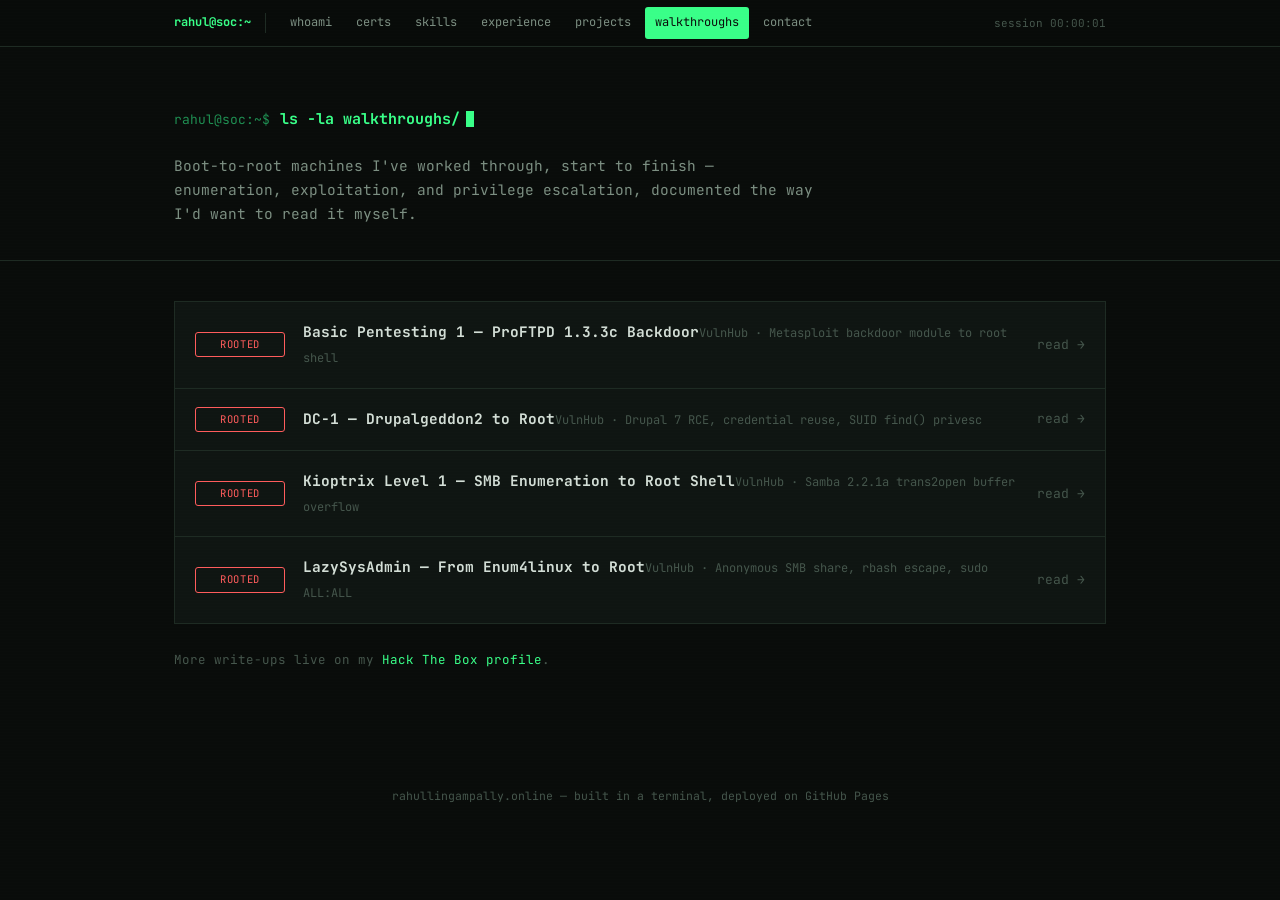
==== blog.html @ 5bee05ea "Add files via upload" ====
<!DOCTYPE html>
<html lang="en">
<head>
<meta charset="UTF-8">
<meta name="viewport" content="width=device-width, initial-scale=1.0">
<title>Walkthroughs — Rahul Lingampally</title>
<meta name="description" content="CTF and boot-to-root walkthroughs by Rahul Lingampally.">
<link rel="icon" href="data:image/svg+xml,<svg xmlns=%22http://www.w3.org/2000/svg%22 viewBox=%220 0 100 100%22><rect width=%22100%22 height=%22100%22 fill=%22%23090c0a%22/><text x=%2220%22 y=%2270%22 font-family=%22monospace%22 font-size=%2260%22 fill=%22%2339ff88%22>_</text></svg>">
<link rel="stylesheet" href="assets/style.css">
</head>
<body>

<nav class="tmux-bar">
  <div class="tmux-inner">
    <span class="tmux-session">rahul@soc:~</span>
    <a class="tmux-tab" href="index.html#hero">whoami</a>
    <a class="tmux-tab" href="index.html#certs">certs</a>
    <a class="tmux-tab" href="index.html#skills">skills</a>
    <a class="tmux-tab" href="index.html#experience">experience</a>
    <a class="tmux-tab" href="index.html#projects">projects</a>
    <a class="tmux-tab is-active" href="blog.html">walkthroughs</a>
    <a class="tmux-tab" href="index.html#contact">contact</a>
    <span class="tmux-status" data-uptime>session 00:00:00</span>
  </div>
</nav>

<section class="article-header" style="border-bottom:1px solid var(--border);">
  <div class="wrap">
    <div class="prompt"><span class="user">rahul@soc:~$</span><span class="cmd">ls -la walkthroughs/</span></div>
    <p class="hero-tagline" style="margin-top:6px;">Boot-to-root machines I've worked through, start to finish — enumeration, exploitation, and privilege escalation, documented the way I'd want to read it myself.</p>
  </div>
</section>

<section style="padding-top:40px;">
  <div class="wrap">
    <div class="wt-list">
      <a class="wt-row" href="walkthroughs/basic-pentesting-1.html">
        <span class="wt-status">ROOTED</span>
        <span class="wt-info"><span class="wt-title">Basic Pentesting 1 — ProFTPD 1.3.3c Backdoor</span><span class="wt-sub">VulnHub · Metasploit backdoor module to root shell</span></span>
        <span class="wt-arrow">read →</span>
      </a>
      <a class="wt-row" href="walkthroughs/dc-1.html">
        <span class="wt-status">ROOTED</span>
        <span class="wt-info"><span class="wt-title">DC-1 — Drupalgeddon2 to Root</span><span class="wt-sub">VulnHub · Drupal 7 RCE, credential reuse, SUID find() privesc</span></span>
        <span class="wt-arrow">read →</span>
      </a>
      <a class="wt-row" href="walkthroughs/kioptrix-1.html">
        <span class="wt-status">ROOTED</span>
        <span class="wt-info"><span class="wt-title">Kioptrix Level 1 — SMB Enumeration to Root Shell</span><span class="wt-sub">VulnHub · Samba 2.2.1a trans2open buffer overflow</span></span>
        <span class="wt-arrow">read →</span>
      </a>
      <a class="wt-row" href="walkthroughs/lazysysadmin.html">
        <span class="wt-status">ROOTED</span>
        <span class="wt-info"><span class="wt-title">LazySysAdmin — From Enum4linux to Root</span><span class="wt-sub">VulnHub · Anonymous SMB share, rbash escape, sudo ALL:ALL</span></span>
        <span class="wt-arrow">read →</span>
      </a>
    </div>
    <p style="margin-top:26px; font-size:12.5px; color:var(--text-faint);">More write-ups live on my <a href="https://profile.hackthebox.com/profile/019c4aa6-72b5-7012-af2a-16db14cd5bfb" target="_blank" rel="noopener">Hack The Box profile</a>.</p>
  </div>
</section>

<footer>
  rahullingampally.online — built in a terminal, deployed on GitHub Pages
</footer>

<script src="assets/script.js"></script>
</body>
</html>
---- assets/style.css ----
/* ==========================================================================
   rahullingampally.online — design tokens
   Terminal / SOC console aesthetic. Everything keys off a shell metaphor:
   sections are "commands", the nav is a tmux bar, the hero is a boot log.
   ========================================================================== */

@import url('https://fonts.googleapis.com/css2?family=JetBrains+Mono:ital,wght@0,100..800;1,100..800&display=swap');

:root {
  /* color */
  --bg: #090c0a;
  --bg-panel: #0f1512;
  --bg-panel-2: #131b17;
  --bg-raised: #17211b;
  --border: #1e2b23;
  --border-bright: #2c4234;

  --green: #39ff88;
  --green-dim: #1f8f52;
  --green-faint: rgba(57, 255, 136, 0.08);
  --amber: #ffb32e;
  --red: #ff5c5c;

  --text: #d3ded6;
  --text-dim: #7c8f82;
  --text-faint: #45564c;

  /* type */
  --font: 'JetBrains Mono', ui-monospace, 'SF Mono', Consolas, monospace;

  /* layout */
  --maxw: 980px;
  --radius: 3px;
}

* { box-sizing: border-box; }
html { scroll-behavior: smooth; }

@media (prefers-reduced-motion: reduce) {
  html { scroll-behavior: auto; }
  *, *::before, *::after {
    animation-duration: 0.001ms !important;
    animation-iteration-count: 1 !important;
    transition-duration: 0.001ms !important;
    scroll-behavior: auto !important;
  }
}

body {
  margin: 0;
  background: var(--bg);
  color: var(--text);
  font-family: var(--font);
  font-size: 15px;
  line-height: 1.65;
  position: relative;
}

/* faint scanline atmosphere across the whole page */
body::before {
  content: "";
  position: fixed;
  inset: 0;
  pointer-events: none;
  z-index: 2000;
  background: repeating-linear-gradient(
    to bottom,
    rgba(255,255,255,0.012) 0px,
    rgba(255,255,255,0.012) 1px,
    transparent 1px,
    transparent 3px
  );
  mix-blend-mode: overlay;
}

::selection { background: var(--green-dim); color: #06110a; }

a { color: var(--green); text-decoration: none; }
a:hover { text-decoration: underline; }
a:focus-visible, button:focus-visible, [tabindex]:focus-visible {
  outline: 2px solid var(--green);
  outline-offset: 3px;
}

h1, h2, h3, h4 { font-family: var(--font); margin: 0; color: var(--text); }

img { max-width: 100%; }

.wrap { max-width: var(--maxw); margin: 0 auto; padding: 0 24px; }

/* ---------- tmux-style top bar ---------- */
.tmux-bar {
  position: sticky;
  top: 0;
  z-index: 100;
  background: rgba(9, 12, 10, 0.92);
  backdrop-filter: blur(6px);
  border-bottom: 1px solid var(--border);
}
.tmux-inner {
  max-width: var(--maxw);
  margin: 0 auto;
  padding: 0 24px;
  display: flex;
  align-items: center;
  height: 46px;
  gap: 4px;
  overflow-x: auto;
}
.tmux-session {
  color: var(--green);
  font-size: 12px;
  font-weight: 700;
  white-space: nowrap;
  padding-right: 14px;
  margin-right: 10px;
  border-right: 1px solid var(--border);
}
.tmux-tab {
  font-size: 12px;
  color: var(--text-dim);
  padding: 6px 10px;
  border-radius: var(--radius);
  white-space: nowrap;
  transition: color .15s, background .15s;
}
.tmux-tab:hover { color: var(--green); background: var(--green-faint); text-decoration: none; }
.tmux-tab.is-active { color: var(--bg); background: var(--green); }
.tmux-status {
  margin-left: auto;
  font-size: 11px;
  color: var(--text-faint);
  white-space: nowrap;
  padding-left: 14px;
}
.tmux-status .dot {
  display: inline-block;
  width: 6px; height: 6px;
  border-radius: 50%;
  background: var(--green);
  margin-right: 6px;
  box-shadow: 0 0 6px var(--green);
  animation: pulse 2s ease-in-out infinite;
}
@keyframes pulse { 0%,100% { opacity: 1; } 50% { opacity: .35; } }

/* ---------- prompt / command headers ---------- */
.prompt {
  display: flex;
  align-items: baseline;
  gap: 10px;
  margin-bottom: 22px;
  flex-wrap: wrap;
}
.prompt .user { color: var(--green-dim); font-size: 13px; }
.prompt .cmd { color: var(--green); font-size: 15px; font-weight: 700; }
.prompt .cmd::after {
  content: "";
  display: inline-block;
  width: 8px; height: 16px;
  background: var(--green);
  margin-left: 6px;
  vertical-align: -3px;
  animation: blink 1s steps(1) infinite;
}
@keyframes blink { 50% { opacity: 0; } }

section { padding: 70px 0; border-bottom: 1px solid var(--border); }
section:last-of-type { border-bottom: none; }

.section-eyebrow {
  font-size: 11px;
  letter-spacing: .12em;
  color: var(--text-faint);
  text-transform: uppercase;
  margin-bottom: 10px;
}

/* ---------- hero ---------- */
.hero {
  min-height: 92vh;
  display: flex;
  flex-direction: column;
  justify-content: center;
  border-bottom: 1px solid var(--border);
  position: relative;
  overflow: hidden;
}
.boot-log {
  font-size: 12.5px;
  color: var(--text-faint);
  white-space: pre-wrap;
  min-height: 190px;
  margin-bottom: 28px;
}
.boot-log .ok { color: var(--green-dim); }
.boot-log .warn { color: var(--amber); }
.hero-name {
  font-size: clamp(2.4rem, 7vw, 4.6rem);
  font-weight: 800;
  line-height: 1.02;
  letter-spacing: -0.01em;
  color: var(--text);
}
.hero-name .glow { color: var(--green); text-shadow: 0 0 24px rgba(57,255,136,.35); }
.hero-role {
  margin-top: 14px;
  font-size: clamp(1rem, 2.4vw, 1.25rem);
  color: var(--green);
}
.hero-role .caret {
  display: inline-block;
  width: 9px; height: 1.1em;
  background: var(--green);
  vertical-align: -3px;
  margin-left: 2px;
  animation: blink 1s steps(1) infinite;
}
.hero-tagline {
  margin-top: 18px;
  max-width: 640px;
  color: var(--text-dim);
  font-size: 14.5px;
}
.hero-actions {
  margin-top: 34px;
  display: flex;
  gap: 12px;
  flex-wrap: wrap;
}
.hero-scroll {
  position: absolute;
  bottom: 28px;
  left: 24px;
  font-size: 11px;
  color: var(--text-faint);
}

/* ---------- buttons ---------- */
.btn {
  display: inline-flex;
  align-items: center;
  gap: 8px;
  font-family: var(--font);
  font-size: 13px;
  font-weight: 700;
  padding: 11px 18px;
  border-radius: var(--radius);
  border: 1px solid var(--border-bright);
  color: var(--text);
  background: var(--bg-panel);
  transition: border-color .15s, color .15s, background .15s, transform .1s;
}
.btn:hover { border-color: var(--green); color: var(--green); text-decoration: none; }
.btn:active { transform: translateY(1px); }
.btn-primary { background: var(--green); color: #06110a; border-color: var(--green); }
.btn-primary:hover { background: #4bffa0; color: #06110a; }

/* ---------- about ---------- */
.about-body { max-width: 700px; color: var(--text-dim); font-size: 14.5px; }
.about-body strong { color: var(--text); font-weight: 700; }
.about-facts {
  margin-top: 28px;
  display: grid;
  grid-template-columns: repeat(auto-fit, minmax(180px, 1fr));
  gap: 1px;
  background: var(--border);
  border: 1px solid var(--border);
}
.fact { background: var(--bg-panel); padding: 16px 18px; }
.fact-k { font-size: 10.5px; color: var(--text-faint); text-transform: uppercase; letter-spacing: .08em; margin-bottom: 6px; }
.fact-v { font-size: 13.5px; color: var(--green); }

/* ---------- cert grid ---------- */
.cert-grid {
  display: grid;
  grid-template-columns: repeat(auto-fill, minmax(220px, 1fr));
  gap: 1px;
  background: var(--border);
  border: 1px solid var(--border);
}
.cert-card {
  background: var(--bg-panel);
  padding: 22px 20px;
  position: relative;
  overflow: hidden;
  transition: background .2s;
}
.cert-card::before {
  content: "";
  position: absolute;
  inset: 0;
  background: linear-gradient(120deg, transparent 40%, var(--green-faint) 50%, transparent 60%);
  transform: translateX(-120%);
  transition: transform .6s ease;
}
.cert-card:hover::before { transform: translateX(120%); }
.cert-card:hover { background: var(--bg-raised); }
.cert-tag { font-size: 10px; color: var(--green-dim); letter-spacing: .1em; text-transform: uppercase; }
.cert-name { margin-top: 10px; font-size: 14.5px; font-weight: 700; color: var(--text); }
.cert-issuer { margin-top: 6px; font-size: 12px; color: var(--text-faint); }

/* ---------- skills ---------- */
.skills-grid {
  display: grid;
  grid-template-columns: repeat(auto-fit, minmax(220px, 1fr));
  gap: 26px;
}
.skill-group-name {
  font-size: 11px;
  color: var(--amber);
  letter-spacing: .1em;
  text-transform: uppercase;
  margin-bottom: 12px;
}
.skill-pills { display: flex; flex-wrap: wrap; gap: 8px; }
.pill {
  font-size: 12px;
  color: var(--text-dim);
  border: 1px solid var(--border-bright);
  border-radius: var(--radius);
  padding: 5px 10px;
  transition: color .15s, border-color .15s, background .15s;
}
.pill:hover { color: var(--green); border-color: var(--green); background: var(--green-faint); }

/* ---------- experience ---------- */
.exp-item { display: grid; grid-template-columns: 150px 1fr; gap: 24px; margin-bottom: 6px; }
.exp-date { font-size: 12px; color: var(--text-faint); padding-top: 3px; }
.exp-role { font-size: 16px; font-weight: 700; color: var(--text); }
.exp-org { font-size: 13px; color: var(--green-dim); margin-top: 2px; margin-bottom: 14px; }
.exp-bullets { color: var(--text-dim); font-size: 13.5px; padding-left: 18px; }
.exp-bullets li { margin-bottom: 8px; }
.exp-bullets::marker { color: var(--green-dim); }

/* ---------- projects ---------- */
.proj-grid {
  display: grid;
  grid-template-columns: repeat(auto-fit, minmax(260px, 1fr));
  gap: 1px;
  background: var(--border);
  border: 1px solid var(--border);
}
.proj-card { background: var(--bg-panel); padding: 24px; transition: background .2s; }
.proj-card:hover { background: var(--bg-raised); }
.proj-name { font-size: 15px; font-weight: 700; color: var(--text); }
.proj-desc { margin-top: 10px; font-size: 13px; color: var(--text-dim); }
.proj-stack { margin-top: 14px; display: flex; flex-wrap: wrap; gap: 6px; }
.proj-stack span { font-size: 10.5px; color: var(--green-dim); border: 1px solid var(--border-bright); padding: 3px 7px; border-radius: var(--radius); }

/* ---------- walkthroughs / blog list ---------- */
.wt-list { display: flex; flex-direction: column; border: 1px solid var(--border); }
.wt-row {
  display: grid;
  grid-template-columns: 90px 1fr auto;
  align-items: center;
  gap: 18px;
  padding: 18px 20px;
  border-bottom: 1px solid var(--border);
  background: var(--bg-panel);
  transition: background .15s;
}
.wt-row:last-child { border-bottom: none; }
.wt-row:hover { background: var(--bg-raised); text-decoration: none; }
.wt-status { font-size: 10.5px; color: var(--red); border: 1px solid var(--red); border-radius: var(--radius); padding: 3px 7px; text-align: center; letter-spacing: .06em; }
.wt-info .wt-title { font-size: 14.5px; font-weight: 700; color: var(--text); }
.wt-info .wt-sub { font-size: 12px; color: var(--text-faint); margin-top: 4px; }
.wt-arrow { color: var(--text-faint); font-size: 13px; }
.wt-row:hover .wt-arrow { color: var(--green); }

/* ---------- contact ---------- */
.contact-grid {
  display: grid;
  grid-template-columns: repeat(auto-fit, minmax(200px, 1fr));
  gap: 1px;
  background: var(--border);
  border: 1px solid var(--border);
  margin-top: 30px;
}
.contact-card {
  background: var(--bg-panel);
  padding: 20px;
  transition: background .15s;
}
.contact-card:hover { background: var(--bg-raised); text-decoration: none; }
.contact-k { font-size: 10.5px; color: var(--text-faint); text-transform: uppercase; letter-spacing: .08em; }
.contact-v { margin-top: 8px; font-size: 13.5px; color: var(--green); word-break: break-word; }

footer {
  padding: 34px 0 50px;
  text-align: center;
  font-size: 11.5px;
  color: var(--text-faint);
}

/* ---------- responsive ---------- */
@media (max-width: 640px) {
  section { padding: 50px 0; }
  .exp-item { grid-template-columns: 1fr; gap: 6px; }
  .wt-row { grid-template-columns: 1fr; gap: 8px; }
  .wt-status { justify-self: start; }
}

/* ---------- article pages (walkthroughs) share the same shell ---------- */
.article-header { padding: 60px 0 20px; border-bottom: 1px solid var(--border); }
.article-tag { font-size: 11px; color: var(--red); border: 1px solid var(--red); display: inline-block; padding: 3px 8px; border-radius: var(--radius); letter-spacing: .06em; margin-bottom: 16px; }
.article-title { font-size: clamp(1.6rem, 4vw, 2.4rem); font-weight: 800; color: var(--text); line-height: 1.15; }
.article-meta { margin-top: 14px; font-size: 12.5px; color: var(--text-faint); }
.article-body { padding: 40px 0 70px; max-width: 780px; }
.article-body h2 { font-size: 18px; color: var(--green); margin-top: 40px; margin-bottom: 14px; padding-bottom: 8px; border-bottom: 1px solid var(--border); }
.article-body h2:first-child { margin-top: 0; }
.article-body p { color: var(--text-dim); font-size: 14px; margin: 0 0 16px; }
.article-body ul, .article-body ol { color: var(--text-dim); font-size: 14px; padding-left: 22px; }
.article-body li { margin-bottom: 8px; }
.article-body strong { color: var(--green); }
.article-body pre {
  background: #050705;
  border: 1px solid var(--border);
  border-radius: var(--radius);
  padding: 16px 18px;
  overflow-x: auto;
  margin: 0 0 20px;
  font-size: 12.5px;
  line-height: 1.6;
  color: #c8f5da;
}
.article-body code { font-family: var(--font); }
.article-body p code, .article-body li code {
  background: var(--bg-panel-2);
  border: 1px solid var(--border-bright);
  padding: 1px 6px;
  border-radius: 3px;
  font-size: 12.5px;
  color: var(--green);
}
.article-back { margin-top: 40px; }
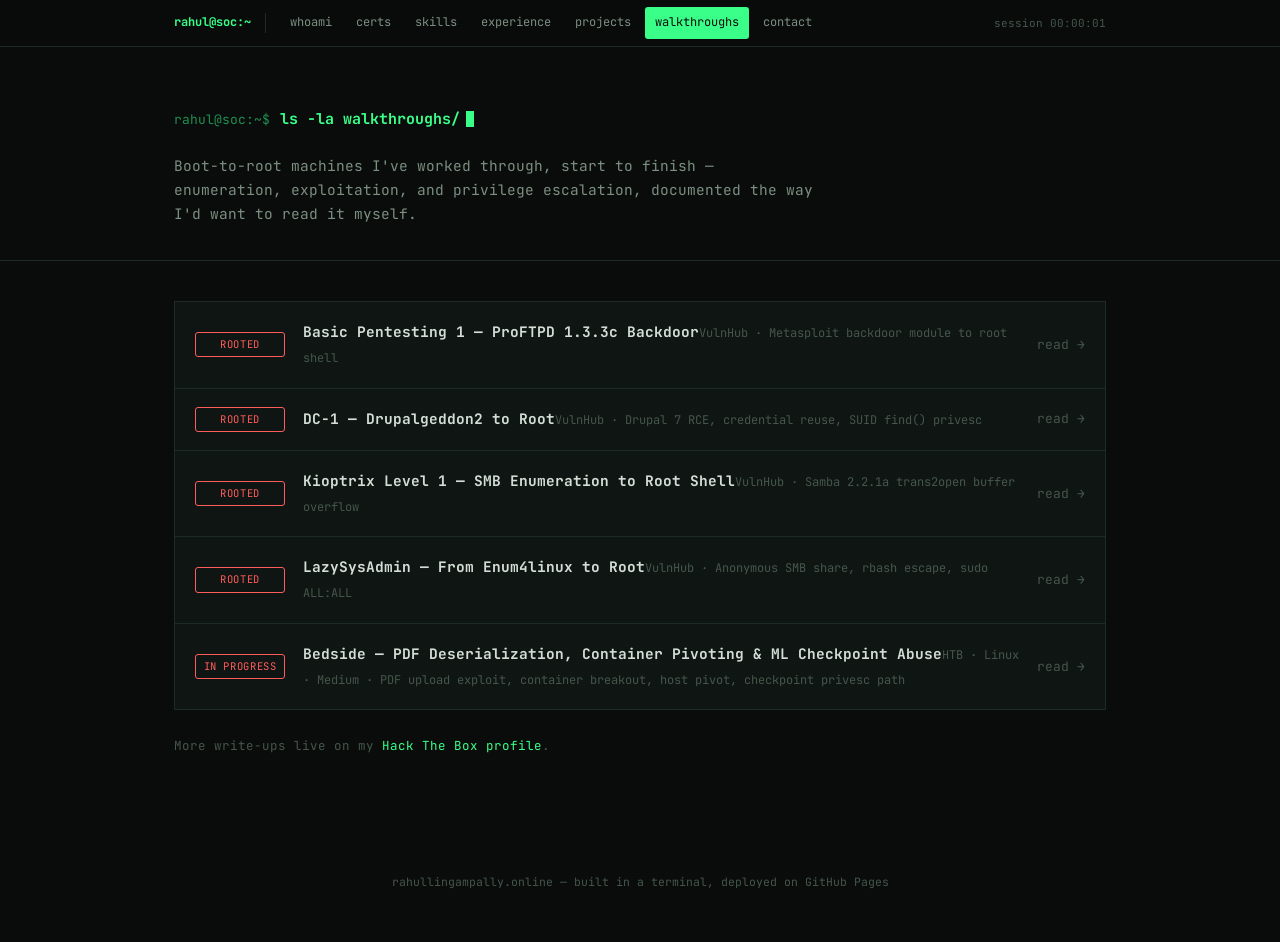
==== commit c73417d0: "Added Beside - machine walkthrough" ====
--- a/blog.html
+++ b/blog.html
@@ -54,6 +54,11 @@
         <span class="wt-info"><span class="wt-title">LazySysAdmin — From Enum4linux to Root</span><span class="wt-sub">VulnHub · Anonymous SMB share, rbash escape, sudo ALL:ALL</span></span>
         <span class="wt-arrow">read →</span>
       </a>
+      <a class="wt-row" href="walkthroughs/bedside-htb.html">
+        <span class="wt-status">IN PROGRESS</span>
+        <span class="wt-info"><span class="wt-title">Bedside — PDF Deserialization, Container Pivoting &amp; ML Checkpoint Abuse</span><span class="wt-sub">HTB · Linux · Medium · PDF upload exploit, container breakout, host pivot, checkpoint privesc path</span></span>
+        <span class="wt-arrow">read →</span>
+      </a>
     </div>
     <p style="margin-top:26px; font-size:12.5px; color:var(--text-faint);">More write-ups live on my <a href="https://profile.hackthebox.com/profile/019c4aa6-72b5-7012-af2a-16db14cd5bfb" target="_blank" rel="noopener">Hack The Box profile</a>.</p>
   </div>
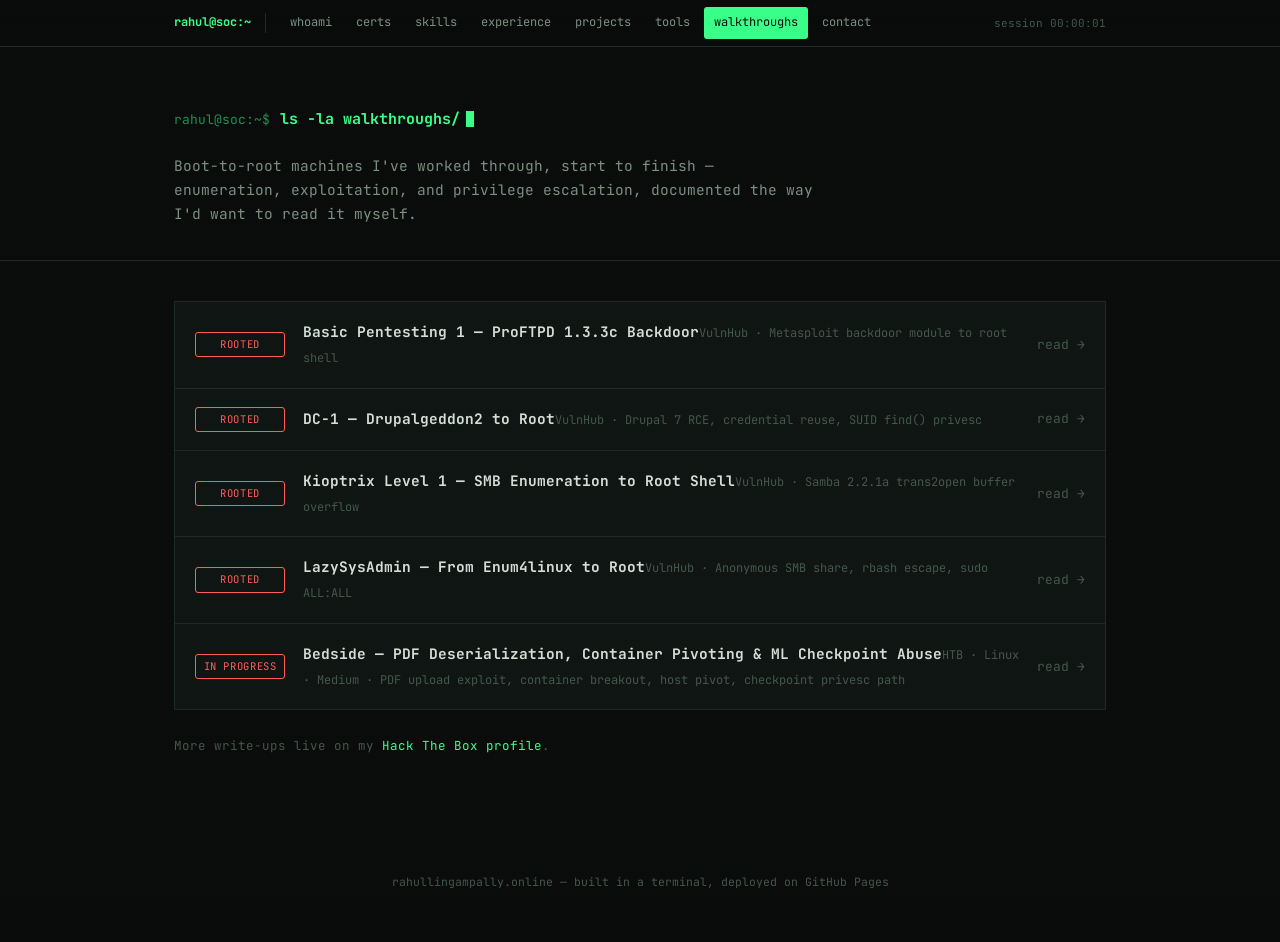
==== commit 01233976: "CVSS V4 Calculator Added"" ====
--- a/blog.html
+++ b/blog.html
@@ -18,6 +18,7 @@
     <a class="tmux-tab" href="index.html#skills">skills</a>
     <a class="tmux-tab" href="index.html#experience">experience</a>
     <a class="tmux-tab" href="index.html#projects">projects</a>
+    <a class="tmux-tab" href="tools/cvss4.html">tools</a>
     <a class="tmux-tab is-active" href="blog.html">walkthroughs</a>
     <a class="tmux-tab" href="index.html#contact">contact</a>
     <span class="tmux-status" data-uptime>session 00:00:00</span>
--- a/assets/style.css
+++ b/assets/style.css
@@ -433,4 +433,33 @@
   font-size: 12.5px;
   color: var(--green);
 }
+.walkthrough-notice {
+  margin: 48px 0;
+  padding: 32px;
+  border: 1px solid var(--green);
+  border-left: 5px solid var(--green);
+  border-radius: var(--radius);
+  background: var(--bg-panel);
+  text-align: center;
+}
+.walkthrough-notice-label {
+  color: var(--green);
+  font-size: 12px;
+  font-weight: 700;
+  letter-spacing: .1em;
+  text-transform: uppercase;
+}
+.article-body .walkthrough-notice h2 {
+  margin: 12px 0;
+  padding: 0;
+  border: 0;
+  font-size: clamp(22px, 4vw, 32px);
+  line-height: 1.2;
+}
+.article-body .walkthrough-notice p {
+  max-width: 560px;
+  margin: 0 auto;
+  font-size: 16px;
+  line-height: 1.7;
+}
 .article-back { margin-top: 40px; }
